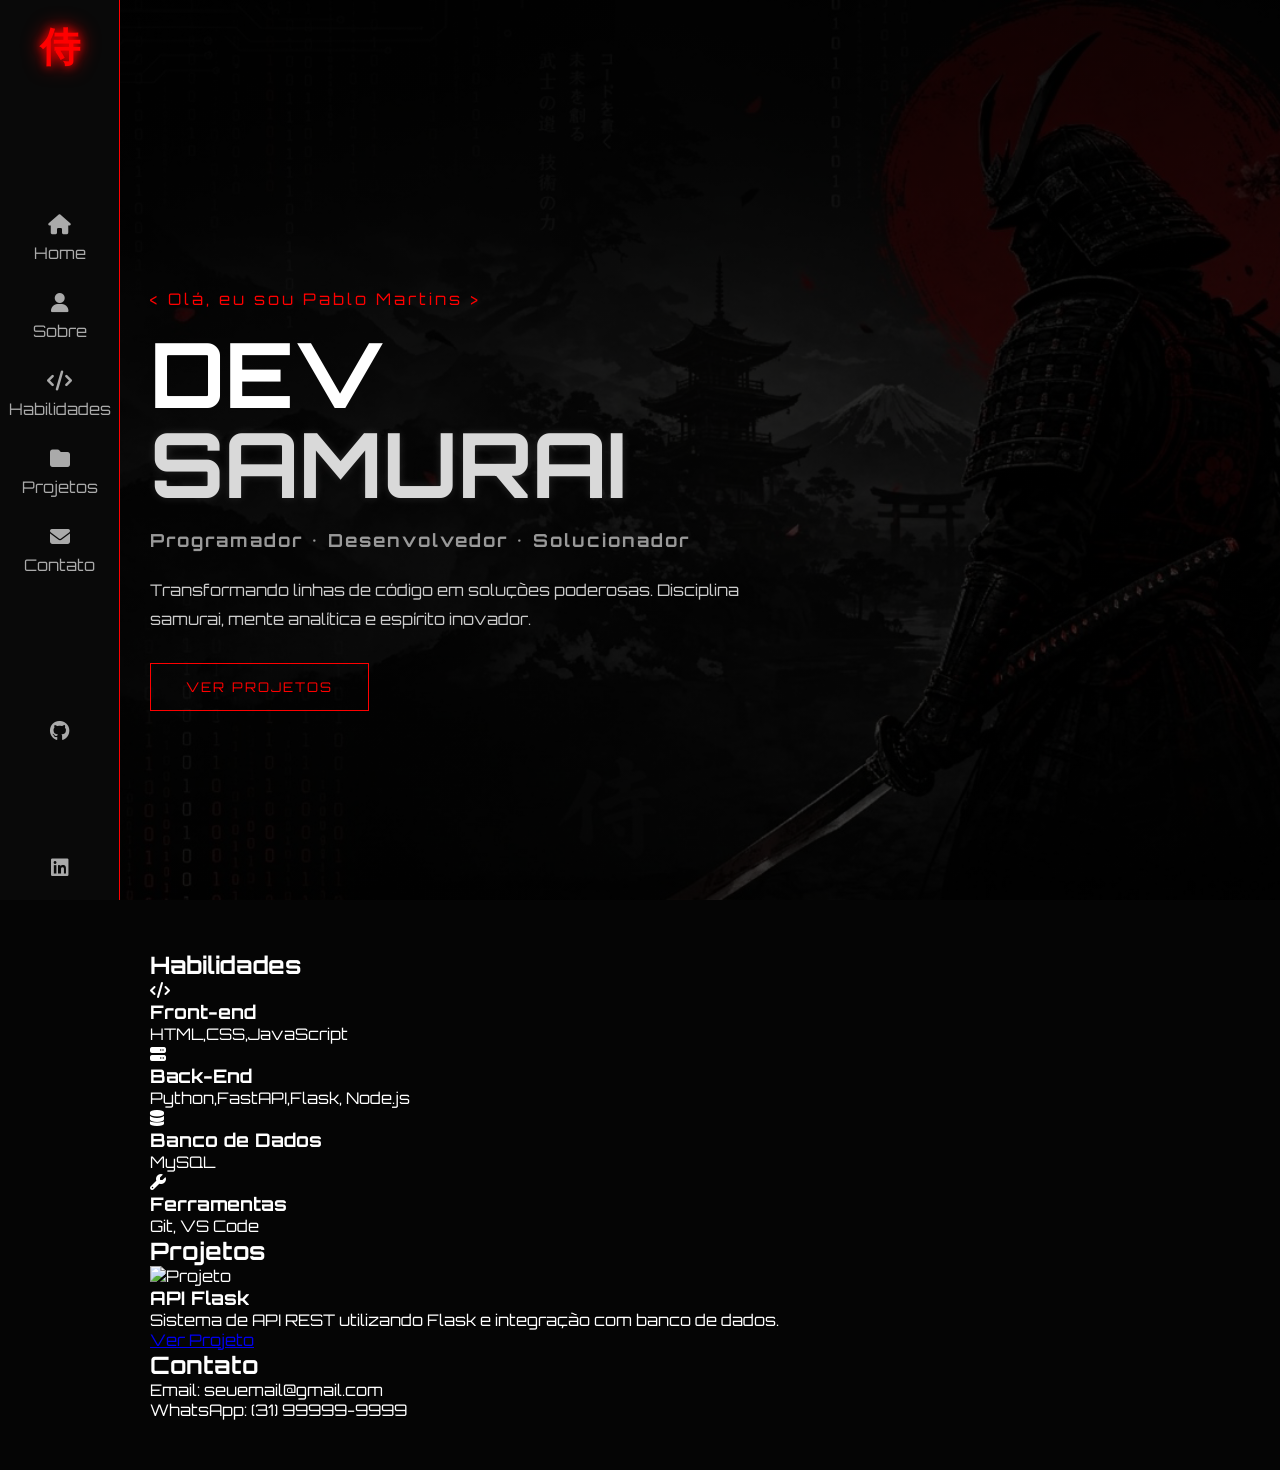
==== Meuportifolio/index.html @ 231c4d60 "Add files via upload" ====
<!doctype html>
<html lang="pt-BR">
  <head>
    <meta charset="UTF-8" />
    <meta name="viewport" content="width=device-width, initial-scale=1.0" />

    <title>Dev Samurai | Portfólio</title>

    <!-- CSS -->
    <link rel="stylesheet" href="style.css" />

    <!-- Fonte futurista -->
    <link
      href="https://fonts.googleapis.com/css2?family=Orbitron:wght@400;700&display=swap"
      rel="stylesheet"
    />

    <!-- Ícones -->
    <link
      rel="stylesheet"
      href="https://cdnjs.cloudflare.com/ajax/libs/font-awesome/6.5.1/css/all.min.css"
    />
  </head>
  <body>
    <!-- FUNDO -->
    <div class="background"></div>

    <!-- BARRA LATERAL -->
    <aside class="sidebar">
      <div class="logo">
        <h1>侍</h1>
      </div>
      <nav>
        <ul>
          <li>
            <a href="#home">
              <i class="fa-solid fa-house"></i>
              Home
            </a>
          </li>

          <li>
            <a href="#sobre">
              <i class="fa-solid fa-user"></i>
              Sobre
            </a>
          </li>

          <li>
            <a href="#habilidades">
              <i class="fa-solid fa-code"></i>
              Habilidades
            </a>
          </li>

          <li>
            <a href="#projetos">
              <i class="fa-solid fa-folder"></i>
              Projetos
            </a>
          </li>

          <li>
            <a href="#contato">
              <i class="fa-solid fa-envelope"></i>
              Contato
            </a>
          </li>
        </ul>
      </nav>

      <!-- REDES -->
      <div class="social">
        <a href="">
          <i class="fa-brands fa-github"></i>
        </a>
      </div>
      <div class="social">
        <a href="">
          <i class="fa-brands fa-linkedin"></i>
        </a>
      </div>
    </aside>
    <main class="content">
      <section id="Home" class="hero">
        <div class="hero-txt">
          <p class="small-txt">&lt; Olá, eu sou Pablo Martins &gt;</p>
          <h1>
            DEV <br />
            <span>Samurai </span>
          </h1>
          <h2>Programador • Desenvolvedor • Solucionador</h2>
          <p class="descricao">
            Transformando linhas de código em soluções poderosas. Disciplina
            samurai, mente analítica e espírito inovador.
          </p>
          <button>Ver Projetos</button>
        </div>
        <!-- IMAGEM -->
        <div class="hero-image">
          <!-- <img src="" alt="Samurai" /> -->
        </div>
      </section>
      <!-- Habilidades -->
      <section id="habilidades" class="skills">
        <h2>Habilidades</h2>
        <div class="cards">
          <div class="card">
            <i class="fa-solid fa-code"></i>
            <h3>Front-end</h3>
            <p>HTML,CSS,JavaScript</p>
          </div>
          <div class="card">
            <i class="fa-solid fa-server"></i>
            <h3>Back-End</h3>
            <p>Python,FastAPI,Flask, Node.js</p>
          </div>

          <div class="card">
            <i class="fa-solid fa-database"></i>
            <h3>Banco de Dados</h3>
            <p>MySQL</p>
          </div>

          <div class="card">
            <i class="fa-solid fa-wrench"></i>
            <h3>Ferramentas</h3>
            <p>Git, VS Code</p>
          </div>
        </div>
      </section>

      <!-- PROJETOS -->
      <section id="projetos" class="projects">
        <h2>Projetos</h2>

        <div class="project-container">
          <div class="project-card">
            <img src="projeto1.png" alt="Projeto" />

            <div class="project-info">
              <h3>API Flask</h3>

              <p>
                Sistema de API REST utilizando Flask e integração com banco de
                dados.
              </p>

              <a href="#"> Ver Projeto </a>
            </div>
          </div>
        </div>
      </section>
      <!-- CONTATO -->
      <section id="contato" class="contact">
        <h2>Contato</h2>

        <p>Email: seuemail@gmail.com</p>

        <p>WhatsApp: (31) 99999-9999</p>
      </section>
    </main>
  </body>
</html>
---- Meuportifolio/style.css ----
/*Reset*/
*{
    margin:0;
    padding: 0;
    box-sizing: border-box;

}
body{
    background-color:#050505;
    color: white;
    font-family: 'Orbitron',sans-serif;
    overflow-x: hidden;
}
.background{
    position: fixed;
    width: 100%;
    height: 100vh;
    background:
    linear-gradient(
        rgba(0,0,0,0.9),
        rgba(0,0,0,0.7)
    ),
    url('samurai.png');
    background-size: cover;
    background-position: center;
    z-index:-1;
}
.sidebar{
    position: fixed;
    left: 0;
    top: 0;
    width: 120px;
    height: 100vh;
    background-color: #090909 ;
    border-right: 1px solid #ff0000;
    display: flex;
    flex-direction: column;
    justify-content: space-between;
    align-items: center;
    padding: 20px 0;
}
.logo h1{
    color: #ff0000;
    font-size: 40px;
    text-shadow: 
    0 0 10px #ff0000,
    0 0 20px #ff0000;
}
.sidebar nav ul{
    list-style: none;
}
.sidebar nav ul li{
    margin: 30px 0;

}
.sidebar nav ul li a{
    text-decoration: none;
    color: #aaa;
    display: flex;
    flex-direction: column;
    align-items: center;
    gap: 8px;
    transition: 0.3s;
}

.sidebar nav ul li a:hover{
    color: #ff0000;
    transform: scale(1.1);
    text-shadow: 0 0 10px #ff0000;
}
.sidebar i{
    font-size: 20px;
}
.social{
    display: flex;
    flex-direction: column;
    gap: 20px;
}
.social a{
    color: #aaa;
    font-size: 22px;
    transition: 0.3s;
}
.social a:hover{
    color: #ff0000;
    transform: translateY(-5px);
}
.content{
    margin-left: 100px;
    padding: 50px;
}
.hero{
    min-height: 100vh;
    display: flex;
    justify-content: space-between;
    align-items: center;
    gap: 50px;
}
.hero-txt{
    max-width: 600px;
}
.small-txt{
    color: #ff0000;
    margin-bottom: 20px;
    letter-spacing: 3px;
}
.hero-txt h1{
    font-size: 90px;
    line-height: 90px;
    margin-bottom: 20px;
    text-transform: uppercase;
}
.hero-txt h1 span{
    color: #d9d9d9 ;
    text-shadow: 0 0 10px  #ffffff20;
}
.hero-txt h2{
    color: #999;
    margin-bottom: 25px;
    font-size: 18px;
    letter-spacing: 2px;
}
.descricao{
    color:#ccc;
    line-height: 1.8;
    margin-bottom: 30px;
}
button{
    background: transparent;
    color: #ff0000;
    border: 1px solid #ff0000;
    padding: 15px 35px;
    cursor: pointer;
    font-family: inherit;
    text-transform: uppercase;
    letter-spacing: 2px;
    transition: 0.4s;

}
button:hover{
    background-color: #ff0000;
    color: black;
    box-shadow:
    0 0 15px #ff0000,
    0 0 40px #ff0000 ;
    transform: translateY(-5px);
}
.hero-image img{
    width:  500px;
    filter:drop-shadow(0 0 20px #ff0000);
    animation: float 4s ease-in-out infinite;
}
@keyframes float{

    0%{
        transform: translateY(0px);
    }

    50%{
        transform: translateY(-20px);
    }

    
    100%{
        transform: translateY(0px);
    }
}
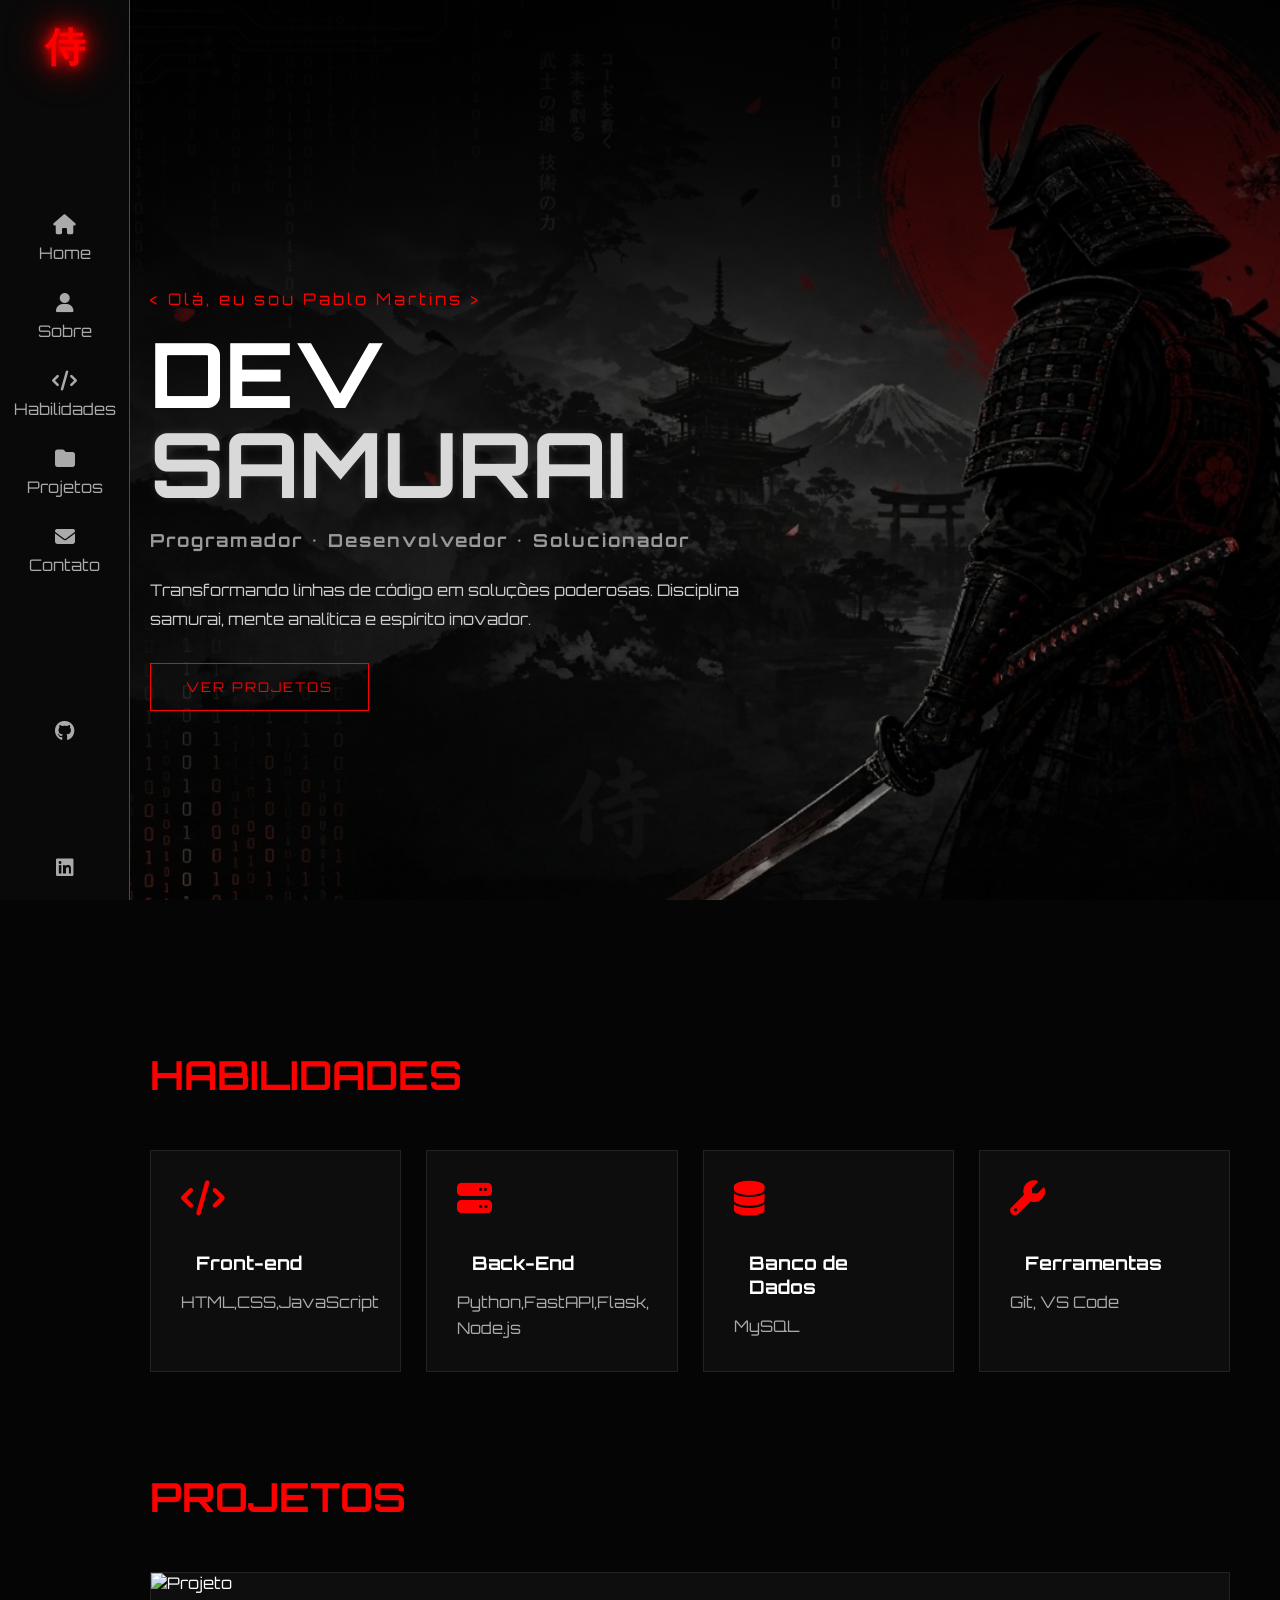
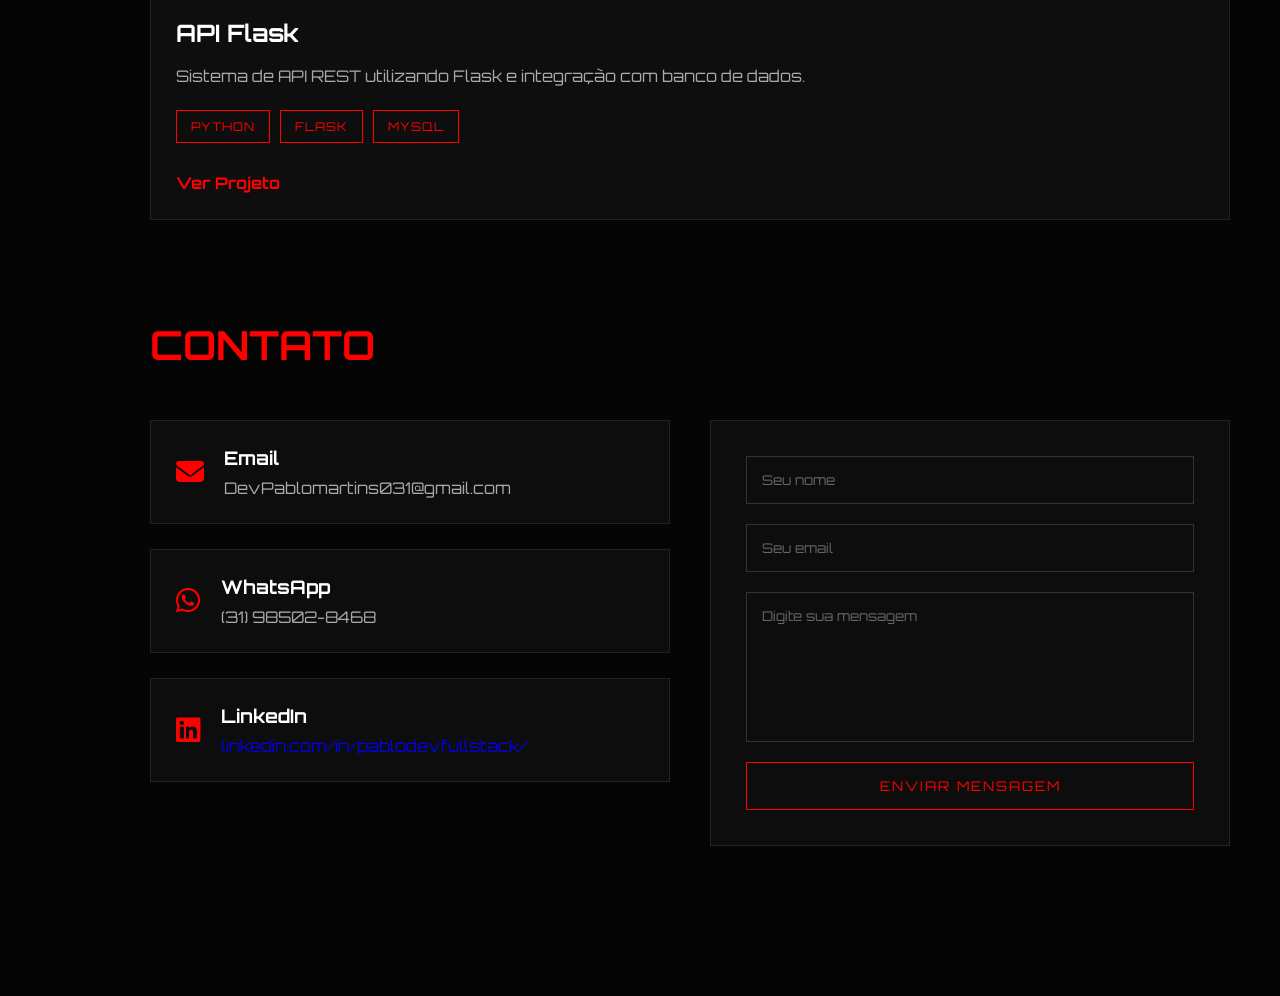
==== commit 762c1414: "Refatora portfolio Dev Samurai com layout cyberpunk, animações neon, seção de habilidades, projetos," ====
--- a/Meuportifolio/index.html
+++ b/Meuportifolio/index.html
@@ -131,34 +131,117 @@
       </section>
 
       <!-- PROJETOS -->
-      <section id="projetos" class="projects">
-        <h2>Projetos</h2>
-
-        <div class="project-container">
-          <div class="project-card">
-            <img src="projeto1.png" alt="Projeto" />
+      <section id="projetos" class="project">
+
+    <h2>Projetos</h2>
+
+    <div class="project-container">
+
+        <div class="project-card">
+
+            <img src="Certificado Node.Js.jpg" alt="Projeto">
 
             <div class="project-info">
-              <h3>API Flask</h3>
-
-              <p>
-                Sistema de API REST utilizando Flask e integração com banco de
-                dados.
-              </p>
-
-              <a href="#"> Ver Projeto </a>
-            </div>
-          </div>
-        </div>
-      </section>
+
+                <h3>API Flask</h3>
+
+                <p>
+                    Sistema de API REST utilizando Flask
+                    e integração com banco de dados.
+                </p>
+
+                <div class="techs">
+
+                    <span>Python</span>
+                    <span>Flask</span>
+                    <span>MySQL</span>
+
+                </div>
+
+                <a href="#">
+                    Ver Projeto
+                </a>
+
+            </div>
+
+        </div>
+    </div>
+
+</section>
       <!-- CONTATO -->
-      <section id="contato" class="contact">
-        <h2>Contato</h2>
-
-        <p>Email: seuemail@gmail.com</p>
-
-        <p>WhatsApp: (31) 99999-9999</p>
-      </section>
+
+<section id="contato" class="contact">
+
+    <h2>Contato</h2>
+
+    <div class="contact-container">
+
+        <!-- INFORMAÇÕES -->
+
+        <div class="contact-info">
+
+            <div class="contact-card">
+
+                <i class="fa-solid fa-envelope"></i>
+
+                <div>
+                    <h3>Email</h3>
+                    <p>DevPablomartins031@gmail.com</p>
+                </div>
+
+            </div>
+
+            <div class="contact-card">
+
+                <i class="fa-brands fa-whatsapp"></i>
+
+                <div>
+                    <h3>WhatsApp</h3>
+                    <p>(31) 98502-8468</p>
+                </div>
+
+            </div>
+
+            <div class="contact-card">
+
+                <i class="fa-brands fa-linkedin"></i>
+
+                <div>
+
+    <h3>LinkedIn</h3>
+
+    <p>
+        <a 
+        href="https://www.linkedin.com/in/pablodevfullstack/" 
+        target="_blank" 
+        rel="noopener noreferrer" style="text-decoration:#ff0000 ;">
+
+            linkedin.com/in/pablodevfullstack/
+        </a>
+    </p>
+</div>
+            </div>
+        </div>
+        <!-- FORMULÁRIO -->
+        <form class="contact-form">
+
+            <input type="text" placeholder="Seu nome">
+
+            <input type="email" placeholder="Seu email">
+
+            <textarea
+            placeholder="Digite sua mensagem"></textarea>
+
+            <button type="submit">
+
+                Enviar Mensagem
+
+            </button>
+
+        </form>
+        
+    </div>
+</section>
     </main>
   </body>
 </html>
--- a/Meuportifolio/style.css
+++ b/Meuportifolio/style.css
@@ -10,6 +10,9 @@
     color: white;
     font-family: 'Orbitron',sans-serif;
     overflow-x: hidden;
+}
+html{
+    scroll-behavior: smooth;
 }
 .background{
     position: fixed;
@@ -18,7 +21,7 @@
     background:
     linear-gradient(
         rgba(0,0,0,0.9),
-        rgba(0,0,0,0.7)
+        rgba(0,0,0,0.2)
     ),
     url('samurai.png');
     background-size: cover;
@@ -29,7 +32,7 @@
     position: fixed;
     left: 0;
     top: 0;
-    width: 120px;
+    width: 130px;
     height: 100vh;
     background-color: #090909 ;
     border-right: 1px solid #ff0000;
@@ -42,9 +45,39 @@
 .logo h1{
     color: #ff0000;
     font-size: 40px;
-    text-shadow: 
+   text-shadow:
     0 0 10px #ff0000,
-    0 0 20px #ff0000;
+    0 0 20px #ff0000,
+    0 0 40px #ff0000;
+    animation:
+    flicker 6s infinite;
+}
+@keyframes flicker{
+
+    0%,
+    18%,
+    22%,
+    25%,
+    53%,
+    57%,
+    100%{
+
+        opacity: 0.8;
+
+        text-shadow:
+        0 0 10px #ff0000,
+        0 0 20px #ff0000,
+        0 0 40px #ff0000;
+    }
+
+    20%,
+    24%,
+    55%{
+
+        opacity: 0.5;
+
+        text-shadow: none;
+    }
 }
 .sidebar nav ul{
     list-style: none;
@@ -139,10 +172,15 @@
 }
 button:hover{
     background-color: #ff0000;
-    color: black;
+    color: #050505;
+    font-weight: 700;
+    text-shadow:
+    0 0 3px rgba(0,0,0,0.5);
     box-shadow:
-    0 0 15px #ff0000,
-    0 0 40px #ff0000 ;
+    0 0 5px #ff0000,
+    0 0 20px #ff0000,
+    0 0 40px #ff000050;
+
     transform: translateY(-5px);
 }
 .hero-image img{
@@ -164,4 +202,323 @@
     100%{
         transform: translateY(0px);
     }
+}
+.skills{
+    padding: 100px 0;
+}
+.skills h2{
+    font-size: 40px;
+    margin-bottom: 50px;
+    color: #ff0000;
+    text-transform: uppercase;
+}
+.cards{
+    display: grid;
+    grid-template-columns: 
+    repeat(auto-fit,minmax(220px,1fr));
+    gap: 25px;
+}
+.card{
+    background-color: rgba(15,15,15,0.9);
+    border: 1px solid #222;
+    padding: 30px;
+    transition:  0.4s;
+    position: relative;
+    overflow: hidden;
+}
+.card::before{
+    content: "";
+    position: absolute;
+    top: 0;
+    left: -100%;
+    width: 100%;
+    height: 2px;
+}
+
+.card:hover::before{
+    left: 0;
+}
+
+.card:hover{
+    transform:  translateY(-10px);
+    border-color: #ff0000;
+    box-shadow:
+    0 0 20px #ff0000;
+}
+.card i{
+    font-size :35px;
+    color: #ff0000;
+    margin-bottom: 20px;
+}
+.card h3{
+    margin:15px;
+}
+.card p{
+    color:#aaa;
+    line-height:1.6;
+}
+.project-container{
+    display: grid;
+    grid-template-columns: 
+    repeat(auto-fit,minmax(350px,1fr));
+    gap:30px;
+}
+.project h2{
+    font-size: 40px;
+    color: #ff0000;
+    margin-bottom: 50px;
+    text-transform: uppercase;
+}
+.project-card{
+    background-color: rgba(15,15,15,0.95);
+    border: 1px solid #222;
+    overflow: hidden;
+    position: relative;
+    transition: 0.5s;
+}
+.project-card:hover{
+    transform: translateY(-10px);
+    border-color: #ff0000;
+    box-shadow: 0 0 20px #ff000030;
+}
+.project-card img{
+    width: 100%;
+    height: 220px;
+    object-fit: cover;
+    transition: 0.5s;
+}
+.project-card:hover img{
+    transform: scale(1.05);
+}
+.project-info{
+    padding: 25px;
+}
+.project-info h3{
+    font-size: 24px;
+    margin-bottom: 15px;
+}
+.project-info p{
+    color: #aaa;
+    line-height: 1.7;
+    margin-bottom: 20px;
+}
+.techs{
+
+    display: flex;
+
+    gap: 10px;
+
+    flex-wrap: wrap;
+
+    margin-bottom: 30px;
+}
+.techs span{
+    border: 1px solid #ff0000;
+    padding: 8px 14px;
+    font-size: 12px;
+    color: #ff0000;
+    text-transform: uppercase ;
+    letter-spacing: 1px;
+}
+.project-info a{
+
+    text-decoration: none;
+
+    color: #ff0000;
+
+    border-bottom:
+    1px solid transparent;
+
+    transition: 0.4s;
+
+    font-weight: bold;
+
+    display: inline-block;
+}
+.project-info a:hover{
+
+    border-color: #ff0000;
+
+    letter-spacing: 2px;
+
+    text-shadow:
+    0 0 5px #ff0000;
+}
+/* =========================================
+   CONTATO
+========================================= */
+
+.contact{
+
+    padding: 100px 0;
+}
+
+
+/* TÍTULO */
+
+.contact h2{
+
+    font-size: 40px;
+
+    color: #ff0000;
+
+    margin-bottom: 50px;
+
+    text-transform: uppercase;
+}
+
+
+/* CONTAINER */
+
+.contact-container{
+
+    display: grid;
+
+    grid-template-columns:
+    repeat(auto-fit,minmax(320px,1fr));
+
+    gap: 40px;
+}
+
+
+/* INFO */
+
+.contact-info{
+
+    display: flex;
+
+    flex-direction: column;
+
+    gap: 25px;
+}
+
+
+/* CARD */
+
+.contact-card{
+
+    background:
+    rgba(15,15,15,0.9);
+
+    border: 1px solid #222;
+
+    padding: 25px;
+
+    display: flex;
+
+    align-items: center;
+
+    gap: 20px;
+
+    transition: 0.4s;
+}
+
+
+/* HOVER */
+
+.contact-card:hover{
+
+    transform: translateX(10px);
+
+    border-color: #ff0000;
+
+    box-shadow:
+    0 0 20px #ff000020;
+}
+
+
+/* ÍCONE */
+
+.contact-card i{
+
+    font-size: 28px;
+
+    color: #ff0000;
+}
+
+
+/* TÍTULO CARD */
+
+.contact-card h3{
+
+    margin-bottom: 8px;
+}
+
+
+/* TEXTO */
+
+.contact-card p{
+
+    color: #aaa;
+}
+
+
+/* FORMULÁRIO */
+
+.contact-form{
+
+    background:
+    rgba(15,15,15,0.9);
+
+    border: 1px solid #222;
+
+    padding: 35px;
+
+    display: flex;
+
+    flex-direction: column;
+
+    gap: 20px;
+}
+
+
+/* INPUTS */
+
+.contact-form input,
+.contact-form textarea{
+
+    background: transparent;
+
+    border: 1px solid #333;
+
+    padding: 15px;
+
+    color: white;
+
+    font-family: inherit;
+
+    outline: none;
+
+    transition: 0.3s;
+}
+
+
+/* TEXTAREA */
+
+.contact-form textarea{
+
+    min-height: 150px;
+
+    resize: none;
+}
+
+
+/* FOCUS */
+
+.contact-form input:focus,
+.contact-form textarea:focus{
+
+    border-color: #ff0000;
+
+    box-shadow:
+    0 0 10px #ff000020;
+}
+
+
+/* PLACEHOLDER */
+
+.contact-form input::placeholder,
+.contact-form textarea::placeholder{
+
+    color: #666;
 }
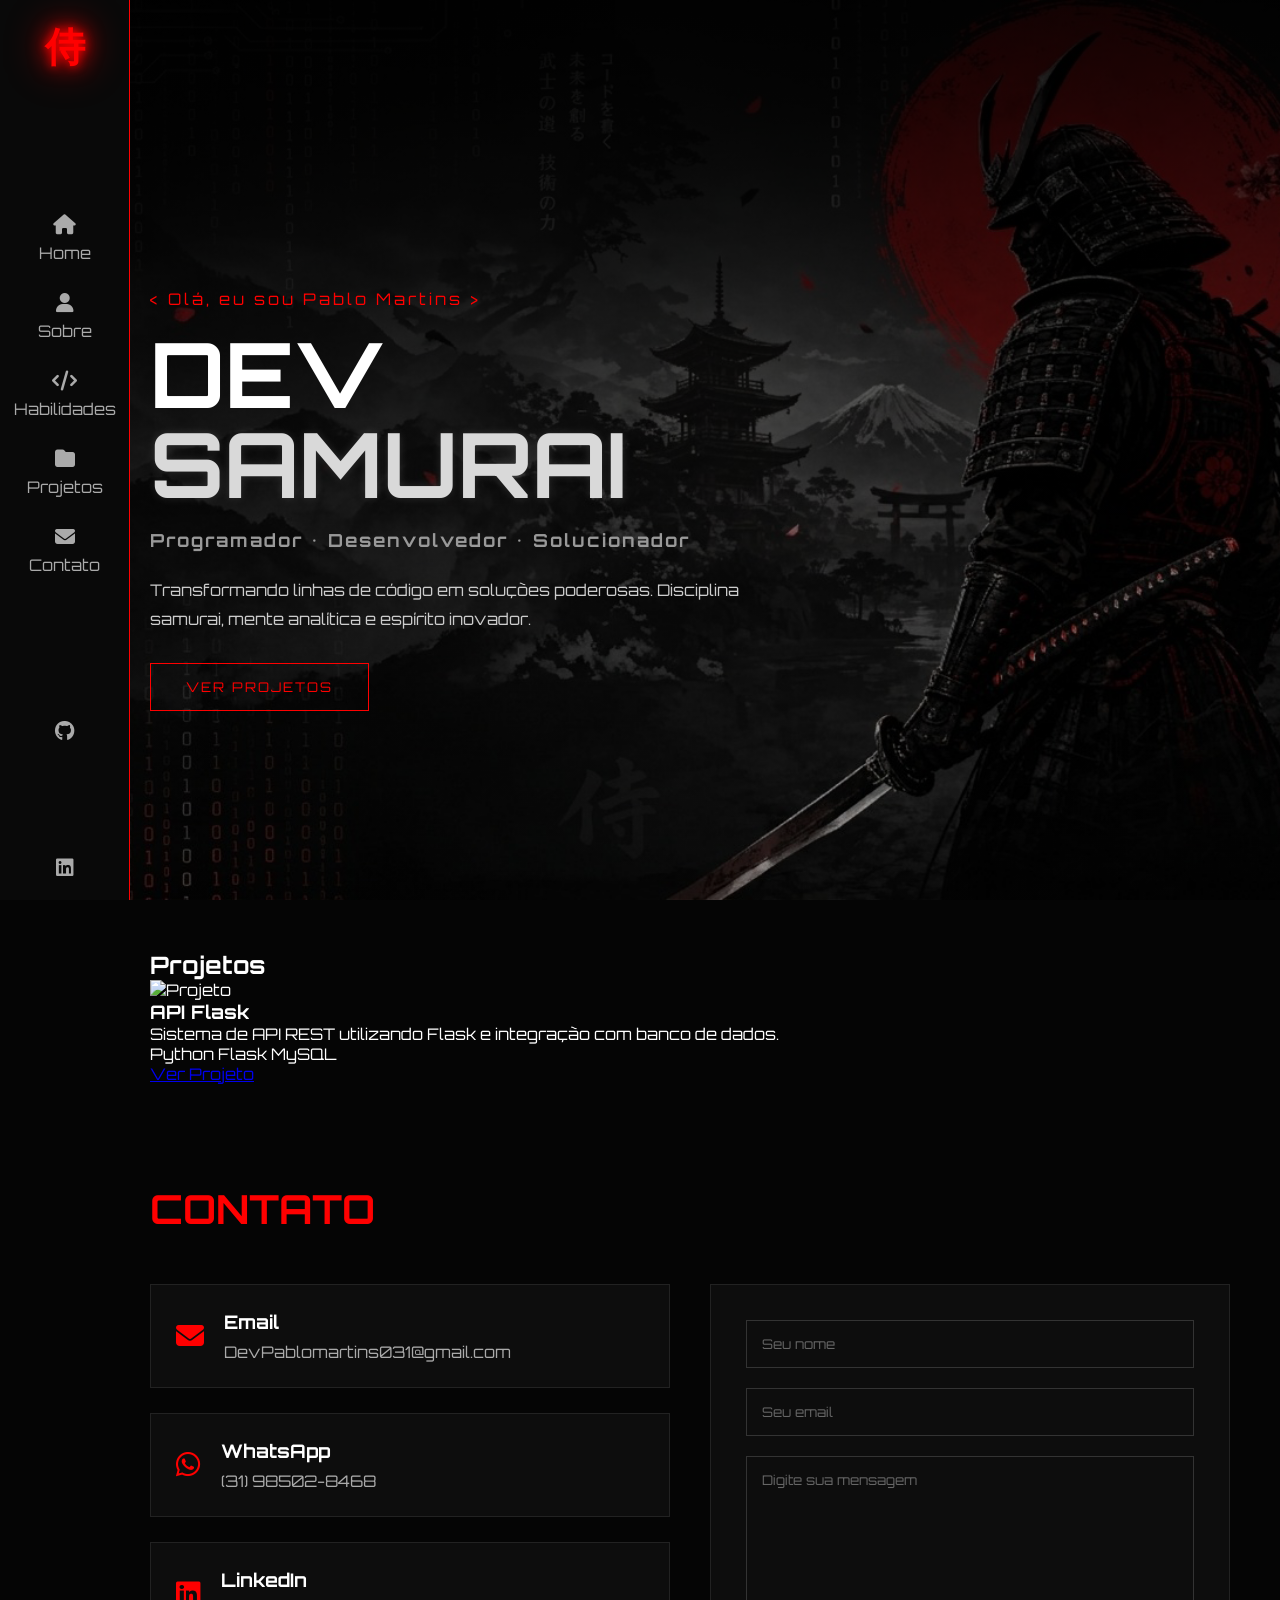
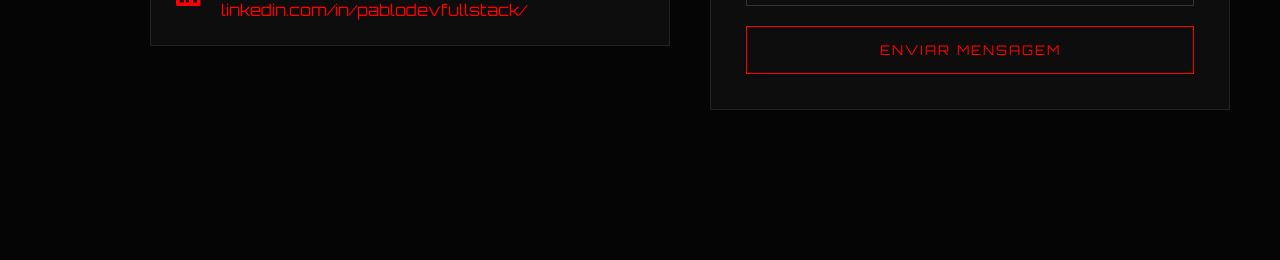
==== commit 68d519bf: "Refatora estrutura do portfolio com páginas separadas e CSS modular" ====
--- a/Meuportifolio/index.html
+++ b/Meuportifolio/index.html
@@ -1,247 +1,215 @@
 <!doctype html>
 <html lang="pt-BR">
-  <head>
-    <meta charset="UTF-8" />
-    <meta name="viewport" content="width=device-width, initial-scale=1.0" />
-
-    <title>Dev Samurai | Portfólio</title>
-
-    <!-- CSS -->
-    <link rel="stylesheet" href="style.css" />
-
-    <!-- Fonte futurista -->
-    <link
-      href="https://fonts.googleapis.com/css2?family=Orbitron:wght@400;700&display=swap"
-      rel="stylesheet"
-    />
-
-    <!-- Ícones -->
-    <link
-      rel="stylesheet"
-      href="https://cdnjs.cloudflare.com/ajax/libs/font-awesome/6.5.1/css/all.min.css"
-    />
-  </head>
-  <body>
-    <!-- FUNDO -->
-    <div class="background"></div>
-
-    <!-- BARRA LATERAL -->
-    <aside class="sidebar">
-      <div class="logo">
-        <h1>侍</h1>
-      </div>
-      <nav>
-        <ul>
-          <li>
-            <a href="#home">
-              <i class="fa-solid fa-house"></i>
-              Home
+
+<head>
+  <meta charset="UTF-8" />
+  <meta name="viewport" content="width=device-width, initial-scale=1.0" />
+
+  <title>Dev Samurai | Portfólio</title>
+
+  <!-- CSS -->
+  <link rel="stylesheet" href="ASSETS/Css/style.css" />
+
+  <!-- Fonte futurista -->
+  <link href="https://fonts.googleapis.com/css2?family=Orbitron:wght@400;700&display=swap" rel="stylesheet" />
+
+  <!-- Ícones -->
+  <link rel="stylesheet" href="https://cdnjs.cloudflare.com/ajax/libs/font-awesome/6.5.1/css/all.min.css" />
+</head>
+
+<body>
+  <!-- FUNDO -->
+  <div class="background"></div>
+
+  <!-- BARRA LATERAL -->
+  <aside class="sidebar">
+    <div class="logo">
+      <h1>侍</h1>
+    </div>
+    <nav>
+      <ul>
+        <li>
+          <a href="#home">
+            <i class="fa-solid fa-house"></i>
+            Home
+          </a>
+        </li>
+
+        <li>
+          <a href="#sobre">
+            <i class="fa-solid fa-user"></i>
+            Sobre
+          </a>
+        </li>
+
+        <li>
+          <a href="Pages/habilidades.html">
+            <i class="fa-solid fa-code"></i>
+            Habilidades
+          </a>
+        </li>
+
+        <li>
+          <a href="Pages/projetos.html">
+            <i class="fa-solid fa-folder"></i>
+            Projetos
+          </a>
+        </li>
+
+        <li>
+          <a href="#contato">
+            <i class="fa-solid fa-envelope"></i>
+            Contato
+          </a>
+        </li>
+      </ul>
+    </nav>
+
+    <!-- REDES -->
+    <div class="social">
+      <a href="">
+        <i class="fa-brands fa-github"></i>
+      </a>
+    </div>
+    <div class="social">
+      <a href="">
+        <i class="fa-brands fa-linkedin"></i>
+      </a>
+    </div>
+  </aside>
+  <main class="content">
+    <section id="Home" class="hero">
+      <div class="hero-txt">
+        <p class="small-txt">&lt; Olá, eu sou Pablo Martins &gt;</p>
+        <h1>
+          DEV <br />
+          <span>Samurai </span>
+        </h1>
+        <h2>Programador • Desenvolvedor • Solucionador</h2>
+        <p class="descricao">
+          Transformando linhas de código em soluções poderosas. Disciplina
+          samurai, mente analítica e espírito inovador.
+        </p>
+        <button>Ver Projetos</button>
+      </div>
+      <!-- IMAGEM -->
+      <div class="hero-image">
+        <!-- <img src="" alt="Samurai" /> -->
+      </div>
+    </section>
+
+
+
+    <!-- PROJETOS -->
+    <section id="projetos" class="project">
+
+      <h2>Projetos</h2>
+
+      <div class="project-container">
+
+        <div class="project-card">
+
+          <img src="Certificado Node.Js.jpg" alt="Projeto">
+
+          <div class="project-info">
+
+            <h3>API Flask</h3>
+
+            <p>
+              Sistema de API REST utilizando Flask
+              e integração com banco de dados.
+            </p>
+
+            <div class="techs">
+
+              <span>Python</span>
+              <span>Flask</span>
+              <span>MySQL</span>
+
+            </div>
+
+            <a href="#">
+              Ver Projeto
             </a>
-          </li>
-
-          <li>
-            <a href="#sobre">
-              <i class="fa-solid fa-user"></i>
-              Sobre
-            </a>
-          </li>
-
-          <li>
-            <a href="#habilidades">
-              <i class="fa-solid fa-code"></i>
-              Habilidades
-            </a>
-          </li>
-
-          <li>
-            <a href="#projetos">
-              <i class="fa-solid fa-folder"></i>
-              Projetos
-            </a>
-          </li>
-
-          <li>
-            <a href="#contato">
-              <i class="fa-solid fa-envelope"></i>
-              Contato
-            </a>
-          </li>
-        </ul>
-      </nav>
-
-      <!-- REDES -->
-      <div class="social">
-        <a href="">
-          <i class="fa-brands fa-github"></i>
-        </a>
-      </div>
-      <div class="social">
-        <a href="">
-          <i class="fa-brands fa-linkedin"></i>
-        </a>
-      </div>
-    </aside>
-    <main class="content">
-      <section id="Home" class="hero">
-        <div class="hero-txt">
-          <p class="small-txt">&lt; Olá, eu sou Pablo Martins &gt;</p>
-          <h1>
-            DEV <br />
-            <span>Samurai </span>
-          </h1>
-          <h2>Programador • Desenvolvedor • Solucionador</h2>
-          <p class="descricao">
-            Transformando linhas de código em soluções poderosas. Disciplina
-            samurai, mente analítica e espírito inovador.
-          </p>
-          <button>Ver Projetos</button>
+
+          </div>
+
         </div>
-        <!-- IMAGEM -->
-        <div class="hero-image">
-          <!-- <img src="" alt="Samurai" /> -->
-        </div>
-      </section>
-      <!-- Habilidades -->
-      <section id="habilidades" class="skills">
-        <h2>Habilidades</h2>
-        <div class="cards">
-          <div class="card">
-            <i class="fa-solid fa-code"></i>
-            <h3>Front-end</h3>
-            <p>HTML,CSS,JavaScript</p>
-          </div>
-          <div class="card">
-            <i class="fa-solid fa-server"></i>
-            <h3>Back-End</h3>
-            <p>Python,FastAPI,Flask, Node.js</p>
-          </div>
-
-          <div class="card">
-            <i class="fa-solid fa-database"></i>
-            <h3>Banco de Dados</h3>
-            <p>MySQL</p>
-          </div>
-
-          <div class="card">
-            <i class="fa-solid fa-wrench"></i>
-            <h3>Ferramentas</h3>
-            <p>Git, VS Code</p>
-          </div>
-        </div>
-      </section>
-
-      <!-- PROJETOS -->
-      <section id="projetos" class="project">
-
-    <h2>Projetos</h2>
-
-    <div class="project-container">
-
-        <div class="project-card">
-
-            <img src="Certificado Node.Js.jpg" alt="Projeto">
-
-            <div class="project-info">
-
-                <h3>API Flask</h3>
-
-                <p>
-                    Sistema de API REST utilizando Flask
-                    e integração com banco de dados.
-                </p>
-
-                <div class="techs">
-
-                    <span>Python</span>
-                    <span>Flask</span>
-                    <span>MySQL</span>
-
-                </div>
-
-                <a href="#">
-                    Ver Projeto
+      </div>
+
+    </section>
+    <!-- CONTATO -->
+
+    <section id="contato" class="contact">
+
+      <h2>Contato</h2>
+
+      <div class="contact-container">
+
+        <!-- INFORMAÇÕES -->
+
+        <div class="contact-info">
+
+          <div class="contact-card">
+
+            <i class="fa-solid fa-envelope"></i>
+
+            <div>
+              <h3>Email</h3>
+              <p>DevPablomartins031@gmail.com</p>
+            </div>
+
+          </div>
+
+          <div class="contact-card">
+
+            <i class="fa-brands fa-whatsapp"></i>
+
+            <div>
+              <h3>WhatsApp</h3>
+              <p>(31) 98502-8468</p>
+            </div>
+
+          </div>
+
+          <div class="contact-card">
+
+            <i class="fa-brands fa-linkedin"></i>
+
+            <div>
+
+              <h3>LinkedIn</h3>
+
+              <p>
+                <a href="https://www.linkedin.com/in/pablodevfullstack/" target="_blank" rel="noopener noreferrer"
+                  style="text-decoration:#ff0000 ;">
+
+                  linkedin.com/in/pablodevfullstack/
                 </a>
-
-            </div>
-
-        </div>
-    </div>
-
-</section>
-      <!-- CONTATO -->
-
-<section id="contato" class="contact">
-
-    <h2>Contato</h2>
-
-    <div class="contact-container">
-
-        <!-- INFORMAÇÕES -->
-
-        <div class="contact-info">
-
-            <div class="contact-card">
-
-                <i class="fa-solid fa-envelope"></i>
-
-                <div>
-                    <h3>Email</h3>
-                    <p>DevPablomartins031@gmail.com</p>
-                </div>
-
-            </div>
-
-            <div class="contact-card">
-
-                <i class="fa-brands fa-whatsapp"></i>
-
-                <div>
-                    <h3>WhatsApp</h3>
-                    <p>(31) 98502-8468</p>
-                </div>
-
-            </div>
-
-            <div class="contact-card">
-
-                <i class="fa-brands fa-linkedin"></i>
-
-                <div>
-
-    <h3>LinkedIn</h3>
-
-    <p>
-        <a 
-        href="https://www.linkedin.com/in/pablodevfullstack/" 
-        target="_blank" 
-        rel="noopener noreferrer" style="text-decoration:#ff0000 ;">
-
-            linkedin.com/in/pablodevfullstack/
-        </a>
-    </p>
-</div>
-            </div>
+              </p>
+            </div>
+          </div>
         </div>
         <!-- FORMULÁRIO -->
         <form class="contact-form">
 
-            <input type="text" placeholder="Seu nome">
-
-            <input type="email" placeholder="Seu email">
-
-            <textarea
-            placeholder="Digite sua mensagem"></textarea>
-
-            <button type="submit">
-
-                Enviar Mensagem
-
-            </button>
+          <input type="text" placeholder="Seu nome">
+
+          <input type="email" placeholder="Seu email">
+
+          <textarea placeholder="Digite sua mensagem"></textarea>
+
+          <button type="submit">
+
+            Enviar Mensagem
+
+          </button>
 
         </form>
-        
-    </div>
-</section>
-    </main>
-  </body>
-</html>
+
+      </div>
+    </section>
+  </main>
+</body>
+
+</html>
--- a/Meuportifolio/ASSETS/Css/style.css
+++ b/Meuportifolio/ASSETS/Css/style.css
@@ -0,0 +1,388 @@
+/*Reset*/
+*{
+    margin:0;
+    padding: 0;
+    box-sizing: border-box;
+
+}
+body{
+    background-color:#050505;
+    color: white;
+    font-family: 'Orbitron',sans-serif;
+    overflow-x: hidden;
+}
+html{
+    scroll-behavior: smooth;
+}
+.background{
+    position: fixed;
+    width: 100%;
+    height: 100vh;
+    background:
+    linear-gradient(
+        rgba(0,0,0,0.9),
+        rgba(0,0,0,0.2)
+    ),
+    url('../images/samurai.png');
+    background-size: cover;
+    background-position: center;
+    z-index:-1;
+}
+.sidebar{
+    position: fixed;
+    left: 0;
+    top: 0;
+    width: 130px;
+    height: 100vh;
+    background-color: #090909 ;
+    border-right: 1px solid #ff0000;
+    display: flex;
+    flex-direction: column;
+    justify-content: space-between;
+    align-items: center;
+    padding: 20px 0;
+}
+.logo h1{
+    color: #ff0000;
+    font-size: 40px;
+   text-shadow:
+    0 0 10px #ff0000,
+    0 0 20px #ff0000,
+    0 0 40px #ff0000;
+    animation:
+    flicker 6s infinite;
+}
+@keyframes flicker{
+
+    0%,
+    18%,
+    22%,
+    25%,
+    53%,
+    57%,
+    100%{
+
+        opacity: 0.8;
+
+        text-shadow:
+        0 0 10px #ff0000,
+        0 0 20px #ff0000,
+        0 0 40px #ff0000;
+    }
+
+    20%,
+    24%,
+    55%{
+
+        opacity: 0.5;
+
+        text-shadow: none;
+    }
+}
+.sidebar nav ul{
+    list-style: none;
+}
+.sidebar nav ul li{
+    margin: 30px 0;
+
+}
+.sidebar nav ul li a{
+    text-decoration: none;
+    color: #aaa;
+    display: flex;
+    flex-direction: column;
+    align-items: center;
+    gap: 8px;
+    transition: 0.3s;
+}
+
+.sidebar nav ul li a:hover{
+    color: #ff0000;
+    transform: scale(1.1);
+    text-shadow: 0 0 10px #ff0000;
+}
+.sidebar i{
+    font-size: 20px;
+}
+.social{
+    display: flex;
+    flex-direction: column;
+    gap: 20px;
+}
+.social a{
+    color: #aaa;
+    font-size: 22px;
+    transition: 0.3s;
+}
+.social a:hover{
+    color: #ff0000;
+    transform: translateY(-5px);
+}
+.content{
+    margin-left: 100px;
+    padding: 50px;
+}
+.hero{
+    min-height: 100vh;
+    display: flex;
+    justify-content: space-between;
+    align-items: center;
+    gap: 50px;
+}
+.hero-txt{
+    max-width: 600px;
+}
+.small-txt{
+    color: #ff0000;
+    margin-bottom: 20px;
+    letter-spacing: 3px;
+}
+.hero-txt h1{
+    font-size: 90px;
+    line-height: 90px;
+    margin-bottom: 20px;
+    text-transform: uppercase;
+}
+.hero-txt h1 span{
+    color: #d9d9d9 ;
+    text-shadow: 0 0 10px  #ffffff20;
+}
+.hero-txt h2{
+    color: #999;
+    margin-bottom: 25px;
+    font-size: 18px;
+    letter-spacing: 2px;
+}
+.descricao{
+    color:#ccc;
+    line-height: 1.8;
+    margin-bottom: 30px;
+}
+button{
+    background: transparent;
+    color: #ff0000;
+    border: 1px solid #ff0000;
+    padding: 15px 35px;
+    cursor: pointer;
+    font-family: inherit;
+    text-transform: uppercase;
+    letter-spacing: 2px;
+    transition: 0.4s;
+
+}
+button:hover{
+    background-color: #ff0000;
+    color: #050505;
+    font-weight: 700;
+    text-shadow:
+    0 0 3px rgba(0,0,0,0.5);
+    box-shadow:
+    0 0 5px #ff0000,
+    0 0 20px #ff0000,
+    0 0 40px #ff000050;
+
+    transform: translateY(-5px);
+}
+.hero-image img{
+    width:  500px;
+    filter:drop-shadow(0 0 20px #ff0000);
+    animation: float 4s ease-in-out infinite;
+}
+@keyframes float{
+
+    0%{
+        transform: translateY(0px);
+    }
+
+    50%{
+        transform: translateY(-20px);
+    }
+
+    
+    100%{
+        transform: translateY(0px);
+    }
+}
+
+/* =========================================
+   CONTATO
+========================================= */
+
+.contact{
+
+    padding: 100px 0;
+}
+
+
+/* TÍTULO */
+
+.contact h2{
+
+    font-size: 40px;
+
+    color: #ff0000;
+
+    margin-bottom: 50px;
+
+    text-transform: uppercase;
+}
+
+
+/* CONTAINER */
+
+.contact-container{
+
+    display: grid;
+
+    grid-template-columns:
+    repeat(auto-fit,minmax(320px,1fr));
+
+    gap: 40px;
+}
+
+
+/* INFO */
+
+.contact-info{
+
+    display: flex;
+
+    flex-direction: column;
+
+    gap: 25px;
+}
+
+
+/* CARD */
+
+.contact-card{
+
+    background:
+    rgba(15,15,15,0.9);
+
+    border: 1px solid #222;
+
+    padding: 25px;
+
+    display: flex;
+
+    align-items: center;
+
+    gap: 20px;
+
+    transition: 0.4s;
+}
+
+
+/* HOVER */
+
+.contact-card:hover{
+
+    transform: translateX(10px);
+
+    border-color: #ff0000;
+
+    box-shadow:
+    0 0 20px #ff000020;
+}
+
+
+/* ÍCONE */
+
+.contact-card i{
+
+    font-size: 28px;
+
+    color: #ff0000;
+}
+
+
+/* TÍTULO CARD */
+
+.contact-card h3{
+
+    margin-bottom: 8px;
+}
+
+
+/* TEXTO */
+
+.contact-card p{
+
+    color: #aaa;
+}
+
+
+/* FORMULÁRIO */
+
+.contact-form{
+
+    background:
+    rgba(15,15,15,0.9);
+
+    border: 1px solid #222;
+
+    padding: 35px;
+
+    display: flex;
+
+    flex-direction: column;
+
+    gap: 20px;
+}
+
+
+/* INPUTS */
+
+.contact-form input,
+.contact-form textarea{
+
+    background: transparent;
+
+    border: 1px solid #333;
+
+    padding: 15px;
+
+    color: white;
+
+    font-family: inherit;
+
+    outline: none;
+
+    transition: 0.3s;
+}
+
+
+/* TEXTAREA */
+
+.contact-form textarea{
+
+    min-height: 150px;
+
+    resize: none;
+}
+
+
+/* FOCUS */
+
+.contact-form input:focus,
+.contact-form textarea:focus{
+
+    border-color: #ff0000;
+
+    box-shadow:
+    0 0 10px #ff000020;
+}
+
+
+/* PLACEHOLDER */
+
+.contact-form input::placeholder,
+.contact-form textarea::placeholder{
+
+    color: #666;
+}
+.contact-card a{
+     text-decoration: none;
+    color: #ff0000;
+}
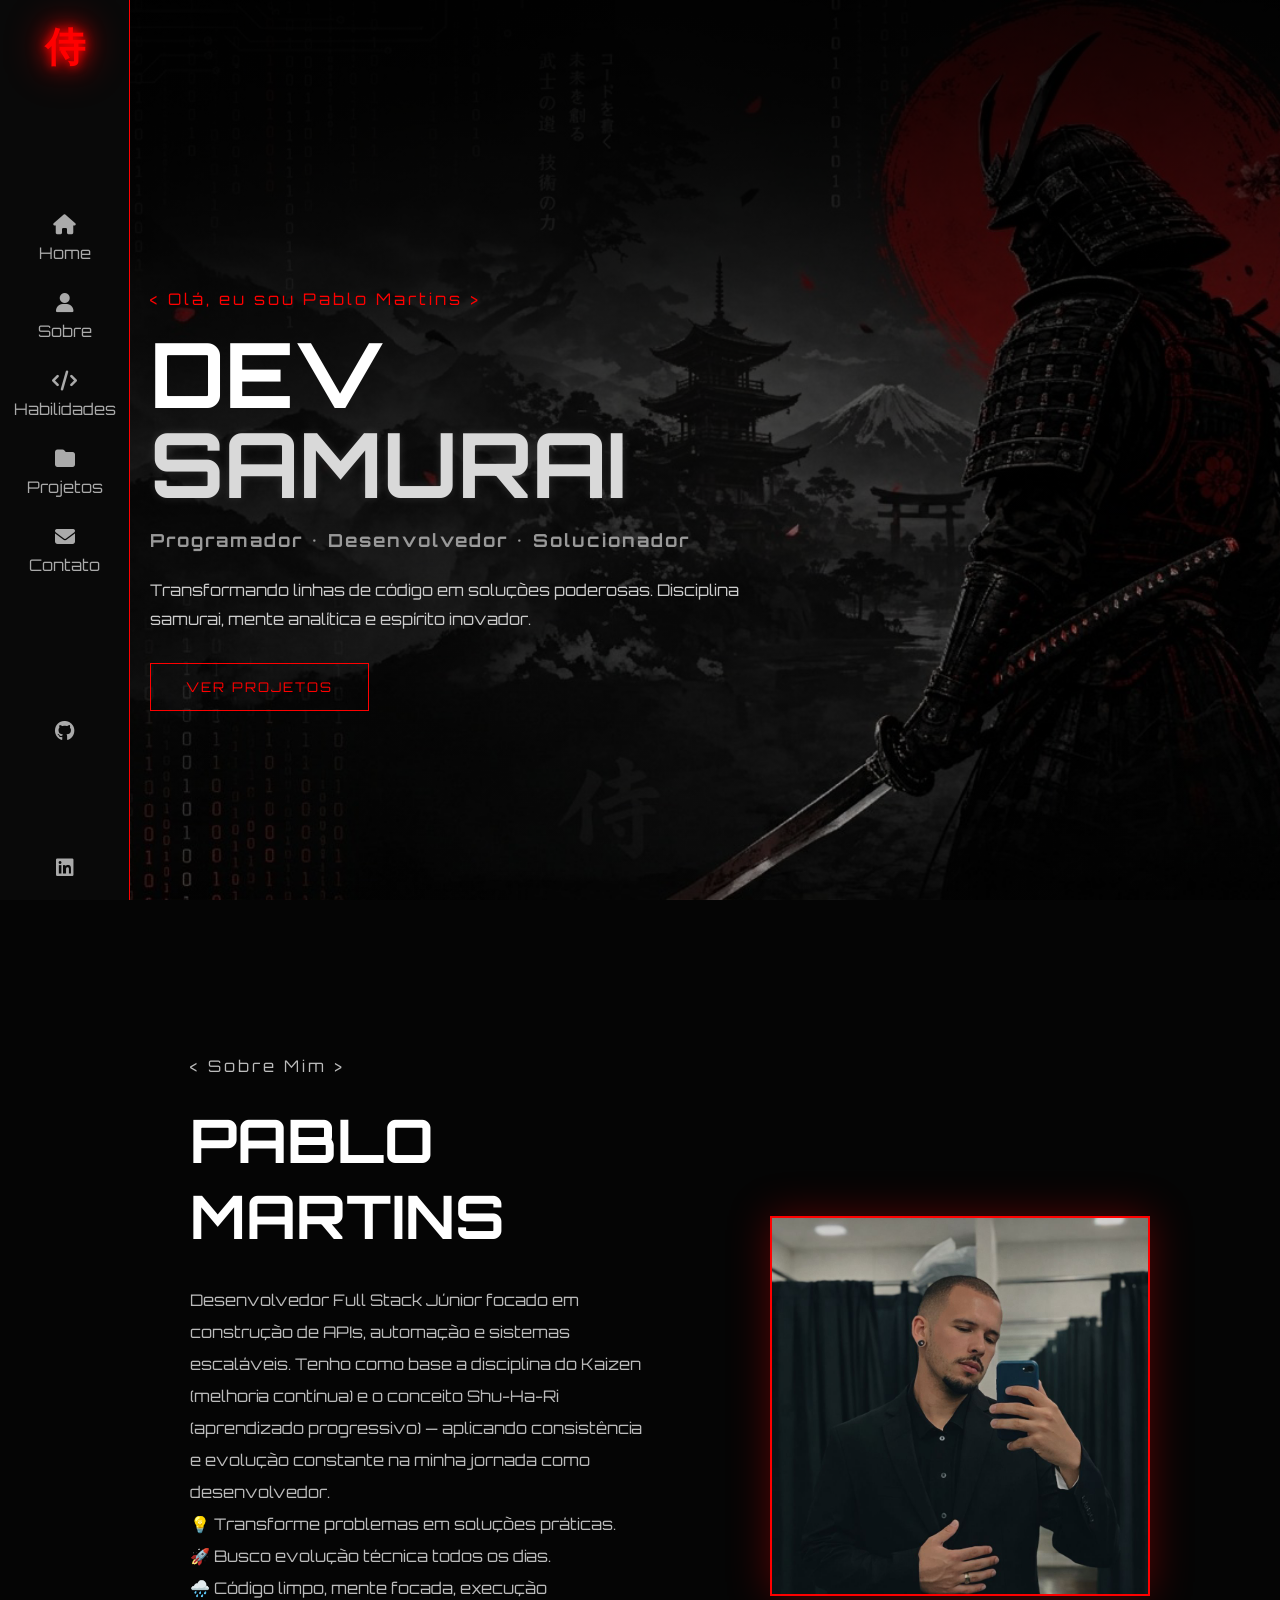
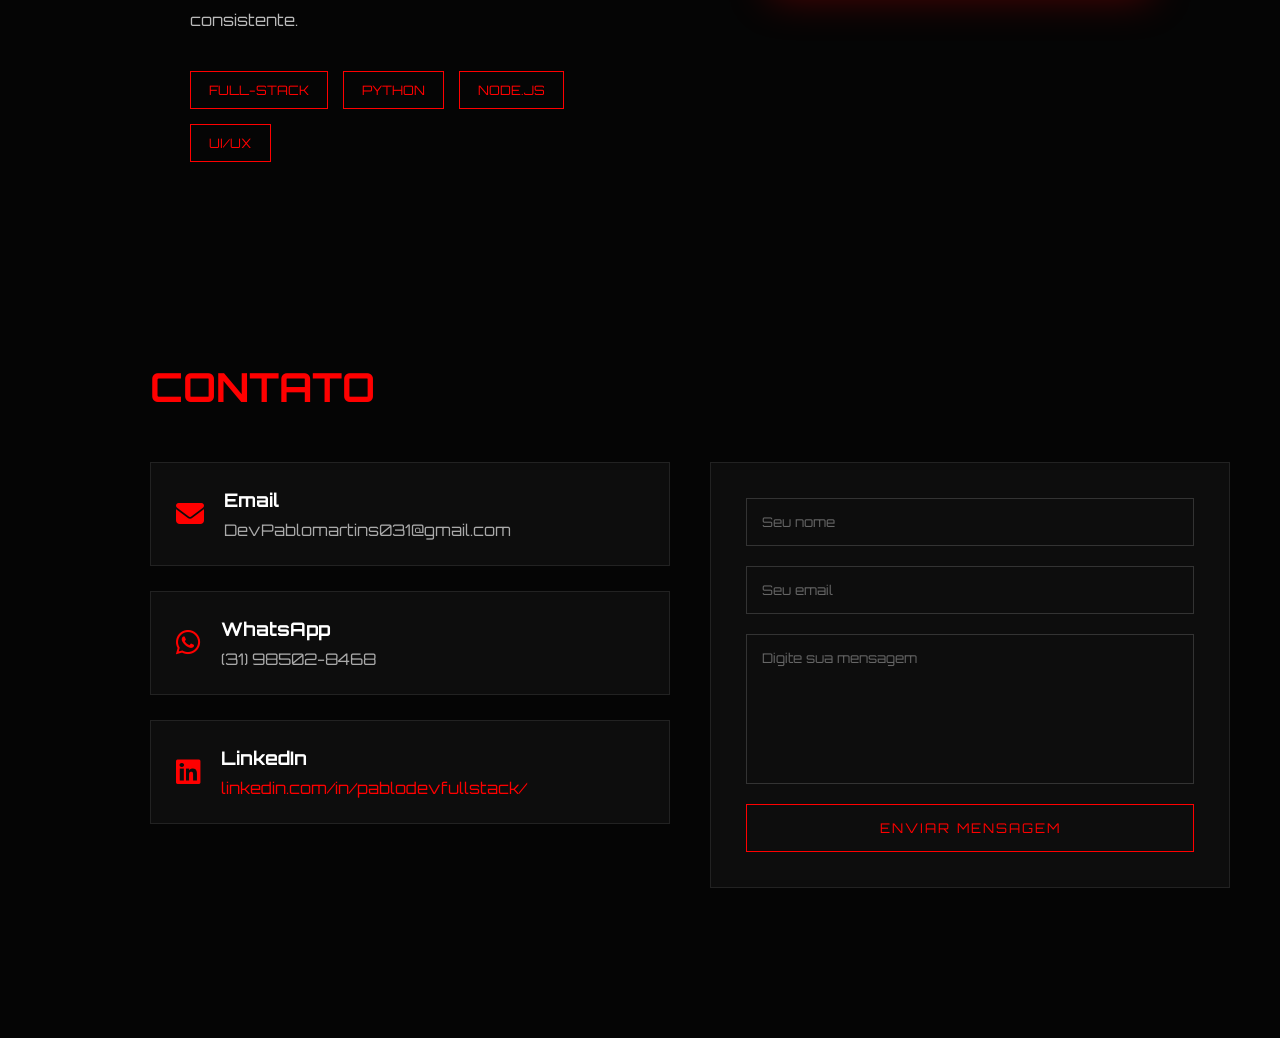
==== commit 7bec6b24: "Implementa seção sobre com foto e descrição pessoal" ====
--- a/Meuportifolio/index.html
+++ b/Meuportifolio/index.html
@@ -67,18 +67,18 @@
 
     <!-- REDES -->
     <div class="social">
-      <a href="">
+      <a href="https://github.com/PabloMartins031" target="_blank">
         <i class="fa-brands fa-github"></i>
       </a>
     </div>
     <div class="social">
-      <a href="">
+      <a href="https://www.linkedin.com/in/pablodevfullstack/" target="_blank">
         <i class="fa-brands fa-linkedin"></i>
       </a>
     </div>
   </aside>
   <main class="content">
-    <section id="Home" class="hero">
+    <section id="home" class="hero">
       <div class="hero-txt">
         <p class="small-txt">&lt; Olá, eu sou Pablo Martins &gt;</p>
         <h1>
@@ -97,47 +97,63 @@
         <!-- <img src="" alt="Samurai" /> -->
       </div>
     </section>
-
-
-
-    <!-- PROJETOS -->
-    <section id="projetos" class="project">
-
-      <h2>Projetos</h2>
-
-      <div class="project-container">
-
-        <div class="project-card">
-
-          <img src="Certificado Node.Js.jpg" alt="Projeto">
-
-          <div class="project-info">
-
-            <h3>API Flask</h3>
-
-            <p>
-              Sistema de API REST utilizando Flask
-              e integração com banco de dados.
-            </p>
-
-            <div class="techs">
-
-              <span>Python</span>
-              <span>Flask</span>
-              <span>MySQL</span>
-
-            </div>
-
-            <a href="#">
-              Ver Projeto
-            </a>
+    <section id="sobre" class="about">
+
+      <div class="about-content">
+
+        <!-- TEXTO -->
+
+        <div class="about-text">
+
+          <p class="about-small">
+            &lt; Sobre Mim &gt;
+          </p>
+
+          <h2>
+            Pablo Martins
+          </h2>
+
+          <p>
+            Desenvolvedor Full Stack Júnior focado em construção de APIs, automação e sistemas escaláveis.
+
+            Tenho como base a disciplina do Kaizen (melhoria contínua) e o conceito Shu-Ha-Ri (aprendizado progressivo)
+            — aplicando consistência e evolução constante na minha jornada como desenvolvedor.
+            <br>
+            💡 Transforme problemas em soluções práticas.
+            <br>
+            🚀 Busco evolução técnica todos os dias.
+            <br>
+            🌧️ Código limpo, mente focada, execução consistente.
+          </p>
+
+
+          <div class="about-tags">
+
+            <span>Full-Stack</span>
+
+            <span>Python</span>
+
+            <span>Node.js</span>
+
+            <span>UI/UX</span>
 
           </div>
 
         </div>
+
+
+        <!-- FOTO -->
+
+        <div class="about-image">
+
+          <img src="ASSETS/images/Perfil.jpeg" alt="Pablo Martins">
+
+        </div>
+
       </div>
 
     </section>
+
     <!-- CONTATO -->
 
     <section id="contato" class="contact">
--- a/Meuportifolio/ASSETS/Css/style.css
+++ b/Meuportifolio/ASSETS/Css/style.css
@@ -385,4 +385,207 @@
 .contact-card a{
      text-decoration: none;
     color: #ff0000;
+}
+
+/* =========================================
+   ABOUT
+========================================= */
+
+.about{
+
+    min-height: 100vh;
+
+    padding: 100px 40px;
+
+    display: flex;
+
+    align-items: center;
+}
+
+
+/* =========================================
+   CONTAINER
+========================================= */
+
+.about-content{
+
+    width: 100%;
+
+    display: flex;
+
+    justify-content: space-between;
+
+    align-items: center;
+
+    gap: 80px;
+}
+
+
+/* =========================================
+   TEXTO
+========================================= */
+
+.about-text{
+
+    flex: 1;
+}
+
+
+.about-small{
+
+    color: #ff0000;
+
+    letter-spacing: 3px;
+
+    margin-bottom: 20px;
+}
+
+
+.about-text h2{
+
+    font-size: 60px;
+
+    margin-bottom: 30px;
+
+    text-transform: uppercase;
+}
+
+
+.about-text p{
+
+    color: #bbb;
+
+    line-height: 2;
+
+    max-width: 700px;
+}
+
+
+/* =========================================
+   TAGS
+========================================= */
+
+.about-tags{
+
+    display: flex;
+
+    flex-wrap: wrap;
+
+    gap: 15px;
+
+    margin-top: 35px;
+}
+
+
+.about-tags span{
+
+    border: 1px solid #ff0000;
+
+    padding: 10px 18px;
+
+    color: #ff0000;
+
+    font-size: 13px;
+
+    text-transform: uppercase;
+
+    transition: 0.4s;
+}
+
+
+.about-tags span:hover{
+
+    background-color: #ff0000;
+
+    color: #050505;
+
+    box-shadow:
+    0 0 15px #ff000050;
+}
+
+
+/* =========================================
+   FOTO
+========================================= */
+
+.about-image{
+
+    flex: 1;
+
+    display: flex;
+
+    justify-content: center;
+}
+
+
+.about-image img{
+
+    width: 100%;
+
+    max-width: 380px;
+
+    border: 2px solid #ff0000;
+
+    filter:
+    drop-shadow(0 0 20px #ff000050);
+
+    transition: 0.5s;
+}
+
+
+/* =========================================
+   HOVER FOTO
+========================================= */
+
+.about-image img:hover{
+
+    transform:
+    scale(1.03);
+
+    box-shadow:
+    0 0 30px #ff000050;
+}
+
+
+/* =========================================
+   RESPONSIVO
+========================================= */
+
+@media(max-width: 992px){
+
+    .about-content{
+
+        flex-direction: column-reverse;
+
+        text-align: center;
+    }
+
+    .about-tags{
+
+        justify-content: center;
+    }
+
+    .about-text h2{
+
+        font-size: 45px;
+    }
+}
+
+
+@media(max-width: 768px){
+
+    .about{
+
+        padding: 70px 20px;
+    }
+
+    .about-text h2{
+
+        font-size: 36px;
+    }
+
+    .about-image img{
+
+        max-width: 280px;
+    }
 }
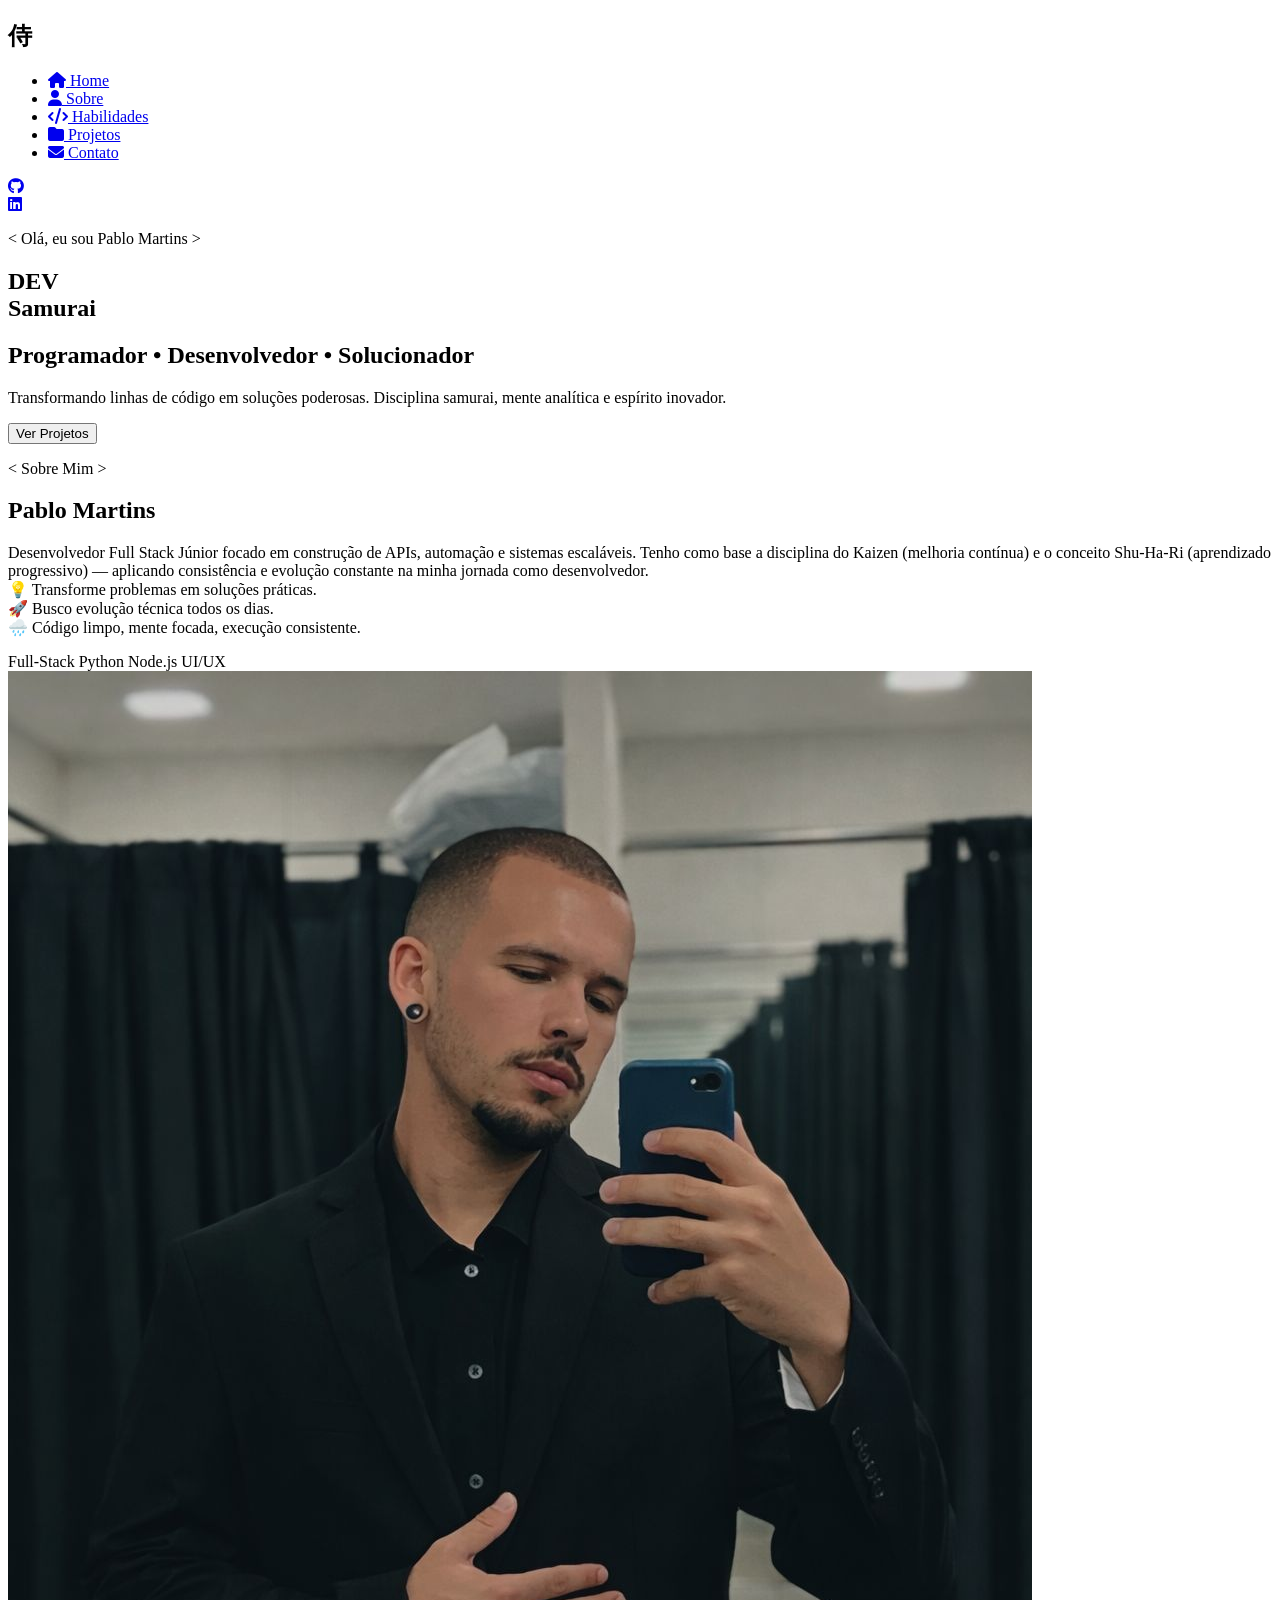
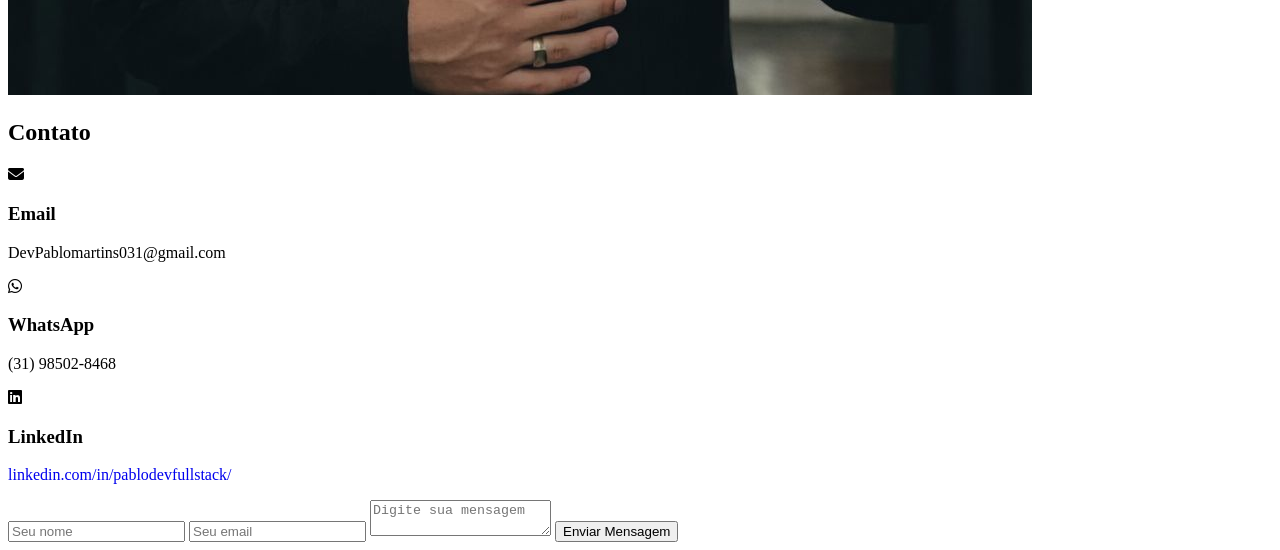
==== commit 7ffa25a8: "feat: reorganiza estrutura HTML e adiciona README profissional" ====
--- a/Meuportifolio/index.html
+++ b/Meuportifolio/index.html
@@ -8,7 +8,7 @@
   <title>Dev Samurai | Portfólio</title>
 
   <!-- CSS -->
-  <link rel="stylesheet" href="ASSETS/Css/style.css" />
+  <link rel="stylesheet" href="assets/Css/style.css" />
 
   <!-- Fonte futurista -->
   <link href="https://fonts.googleapis.com/css2?family=Orbitron:wght@400;700&display=swap" rel="stylesheet" />
@@ -43,21 +43,21 @@
         </li>
 
         <li>
-          <a href="Pages/habilidades.html">
+          <a href="habilidades.html">
             <i class="fa-solid fa-code"></i>
             Habilidades
           </a>
         </li>
 
         <li>
-          <a href="Pages/projetos.html">
+          <a href="projetos.html">
             <i class="fa-solid fa-folder"></i>
             Projetos
           </a>
         </li>
 
         <li>
-          <a href="#contato">
+          <a href="../index.html#contato">
             <i class="fa-solid fa-envelope"></i>
             Contato
           </a>
